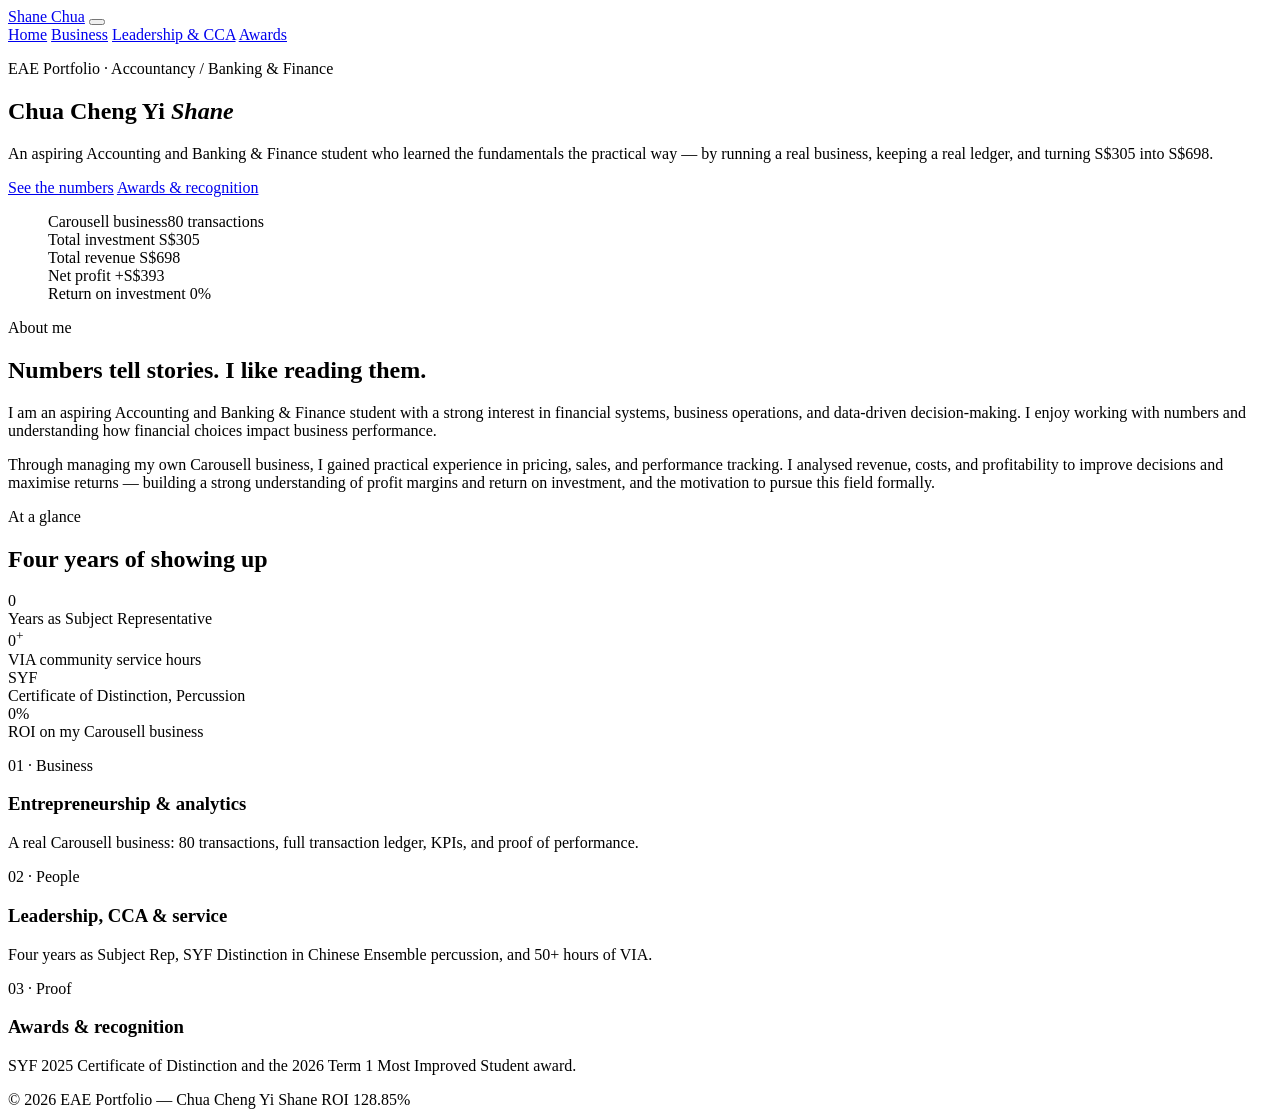
==== index.html @ 02063c26 "Add files via upload" ====
<!DOCTYPE html>
<html lang="en">
<head>
<meta charset="UTF-8">
<meta name="viewport" content="width=device-width, initial-scale=1.0">
<title>Shane Chua — EAE Portfolio · Accountancy / Banking & Finance</title>
<link rel="preconnect" href="https://fonts.googleapis.com">
<link href="https://fonts.googleapis.com/css2?family=Archivo:wght@600;700;800&family=Inter:wght@400;500;600&family=IBM+Plex+Mono:wght@400;500;600&display=swap" rel="stylesheet">
<link rel="stylesheet" href="css/style.css">
</head>
<body>

<header class="nav">
  <div class="nav-inner">
    <a class="wordmark" href="index.html"><span class="tick"></span>Shane Chua</a>
    <button class="nav-toggle" aria-label="Menu" aria-expanded="false">
      <span></span><span></span><span></span>
    </button>
    <nav class="nav-links">
      <a href="index.html" class="active">Home</a>
      <a href="html/business.html">Business</a>
      <a href="html/leadership.html">Leadership & CCA</a>
      <a href="html/achievements.html">Awards</a>
    </nav>
  </div>
</header>

<!-- ============ HERO ============ -->
<section class="hero">
  <div class="wrap hero-grid">
    <div class="reveal">
      <p class="eyebrow">EAE Portfolio · Accountancy / Banking & Finance</p>
      <h1>Chua Cheng Yi <em>Shane</em></h1>
      <p class="lede">
        An aspiring Accounting and Banking & Finance student who learned the
        fundamentals the practical way — by running a real business, keeping
        a real ledger, and turning S$305 into S$698.
      </p>
      <div class="hero-actions">
        <a class="btn btn-primary" href="html/business.html">See the numbers</a>
        <a class="btn btn-ghost" href="html/achievements.html">Awards & recognition</a>
      </div>
    </div>

    <figure class="ledger-card reveal" aria-label="Business summary ledger">
      <div class="lc-title"><span>Carousell business</span><span>80 transactions</span></div>
      <div class="ledger-row">
        <span class="label">Total investment</span>
        <span class="value num">S$305</span>
      </div>
      <div class="ledger-row">
        <span class="label">Total revenue</span>
        <span class="value num">S$698</span>
      </div>
      <div class="ledger-row">
        <span class="label">Net profit</span>
        <span class="value gain num">+S$393</span>
      </div>
      <div class="ledger-row total">
        <span class="label">Return on investment</span>
        <span class="value gain num count" data-target="128.85" data-decimals="2" data-suffix="%">0%</span>
      </div>
    </figure>
  </div>
</section>

<!-- ============ ABOUT ============ -->
<section id="about">
  <div class="wrap">
    <div class="section-head reveal">
      <p class="eyebrow">About me</p>
      <h2>Numbers tell stories. I like reading them.</h2>
    </div>
    <div class="grid-2">
      <p class="lede reveal">
        I am an aspiring Accounting and Banking & Finance student with a strong
        interest in financial systems, business operations, and data-driven
        decision-making. I enjoy working with numbers and understanding how
        financial choices impact business performance.
      </p>
      <p class="lede reveal">
        Through managing my own Carousell business, I gained practical experience
        in pricing, sales, and performance tracking. I analysed revenue, costs,
        and profitability to improve decisions and maximise returns — building a
        strong understanding of profit margins and return on investment, and the
        motivation to pursue this field formally.
      </p>
    </div>
  </div>
</section>

<!-- ============ STATS ============ -->
<section id="stats">
  <div class="wrap">
    <div class="section-head reveal">
      <p class="eyebrow">At a glance</p>
      <h2>Four years of showing up</h2>
    </div>
    <div class="stat-band reveal">
      <div class="stat-cell">
        <div class="big"><span class="count" data-target="4">0</span></div>
        <div class="small">Years as Subject Representative</div>
      </div>
      <div class="stat-cell">
        <div class="big"><span class="count" data-target="50">0</span><sup>+</sup></div>
        <div class="small">VIA community service hours</div>
      </div>
      <div class="stat-cell">
        <div class="big">SYF</div>
        <div class="small">Certificate of Distinction, Percussion</div>
      </div>
      <div class="stat-cell">
        <div class="big"><span class="count" data-target="128.85" data-decimals="2" data-suffix="%">0%</span></div>
        <div class="small">ROI on my Carousell business</div>
      </div>
    </div>

    <div class="grid-3 mt-2">
      <a class="tile reveal" href="html/business.html" style="text-decoration:none; color:inherit;">
        <p class="eyebrow" style="margin-bottom:8px;">01 · Business</p>
        <h3>Entrepreneurship & analytics</h3>
        <p>A real Carousell business: 80 transactions, full transaction ledger, KPIs, and proof of performance.</p>
      </a>
      <a class="tile reveal" href="html/leadership.html" style="text-decoration:none; color:inherit;">
        <p class="eyebrow" style="margin-bottom:8px;">02 · People</p>
        <h3>Leadership, CCA & service</h3>
        <p>Four years as Subject Rep, SYF Distinction in Chinese Ensemble percussion, and 50+ hours of VIA.</p>
      </a>
      <a class="tile reveal" href="html/achievements.html" style="text-decoration:none; color:inherit;">
        <p class="eyebrow" style="margin-bottom:8px;">03 · Proof</p>
        <h3>Awards & recognition</h3>
        <p>SYF 2025 Certificate of Distinction and the 2026 Term 1 Most Improved Student award.</p>
      </a>
    </div>
  </div>
</section>

<footer>
  <div class="footer-inner">
    <span>© 2026 EAE Portfolio — Chua Cheng Yi Shane</span>
    <span class="num">ROI 128.85%</span>
  </div>
</footer>

<script src="js/main.js"></script>
</body>
</html>
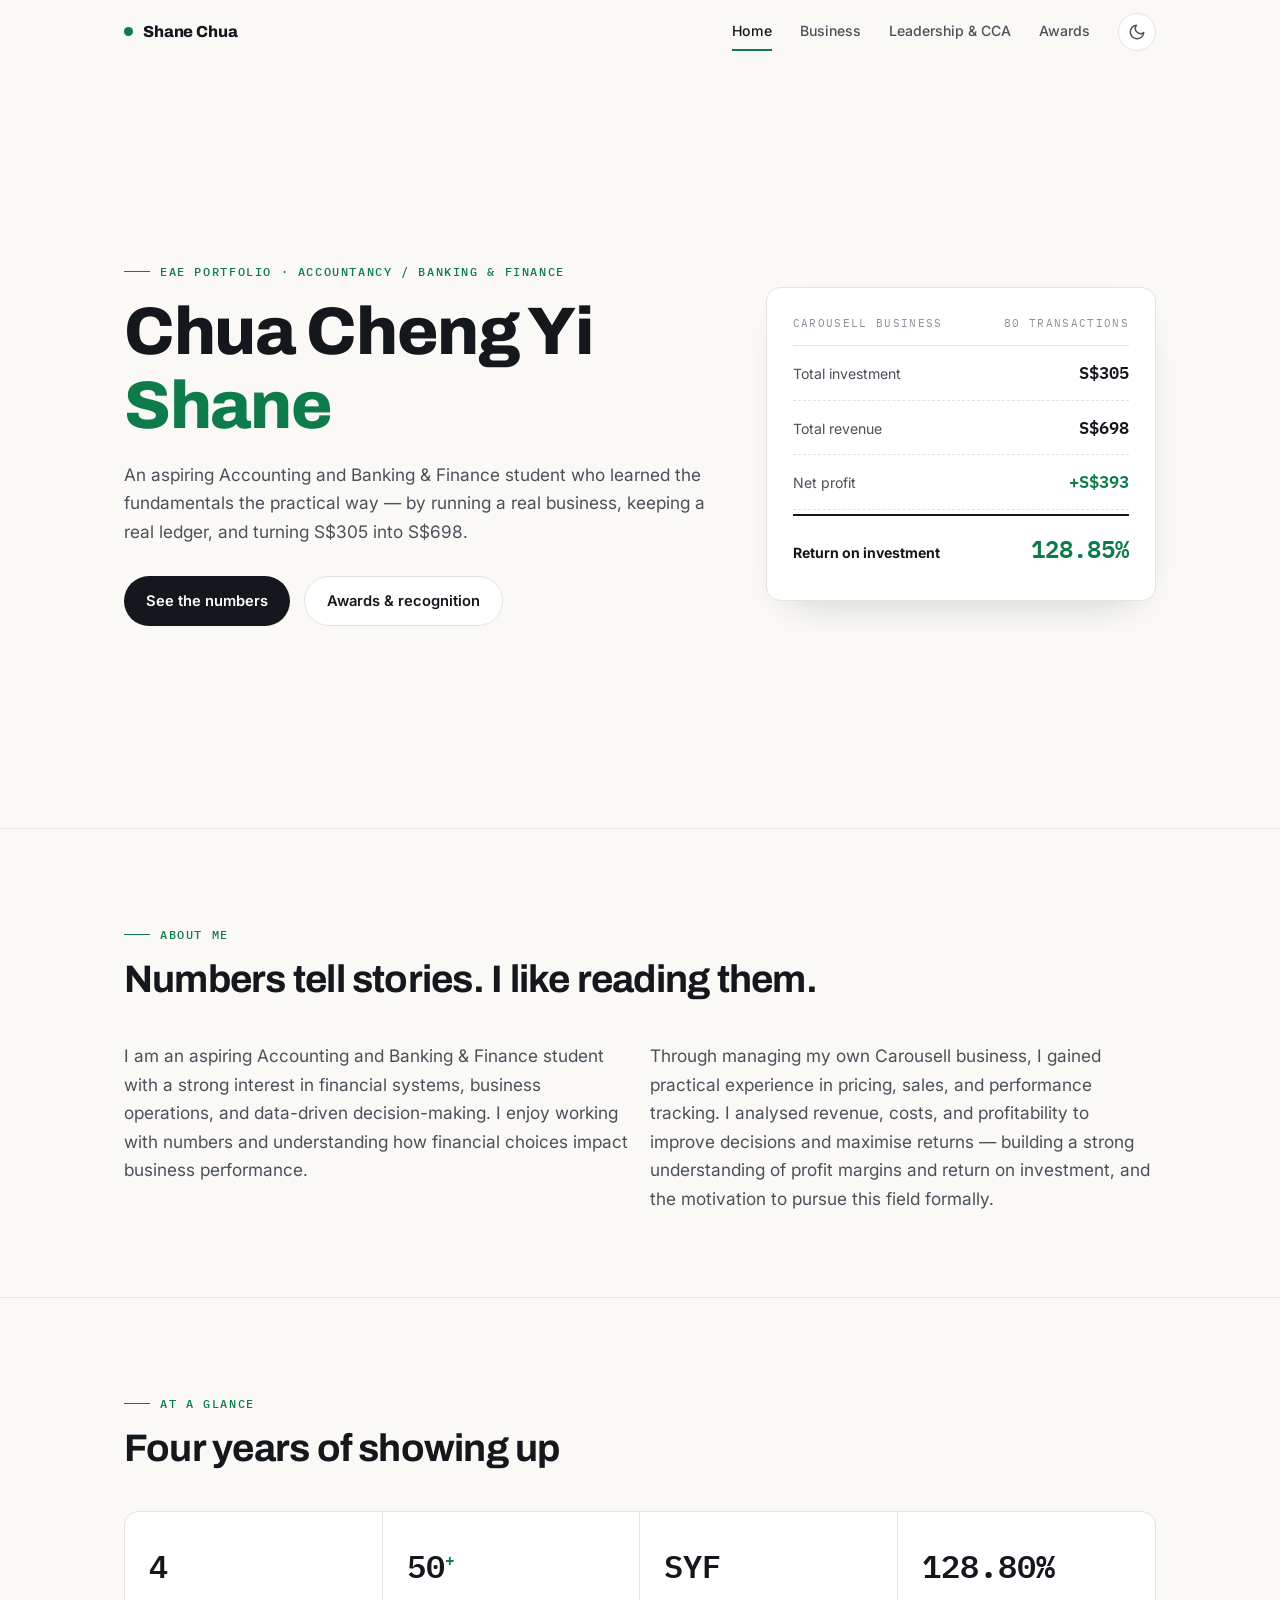
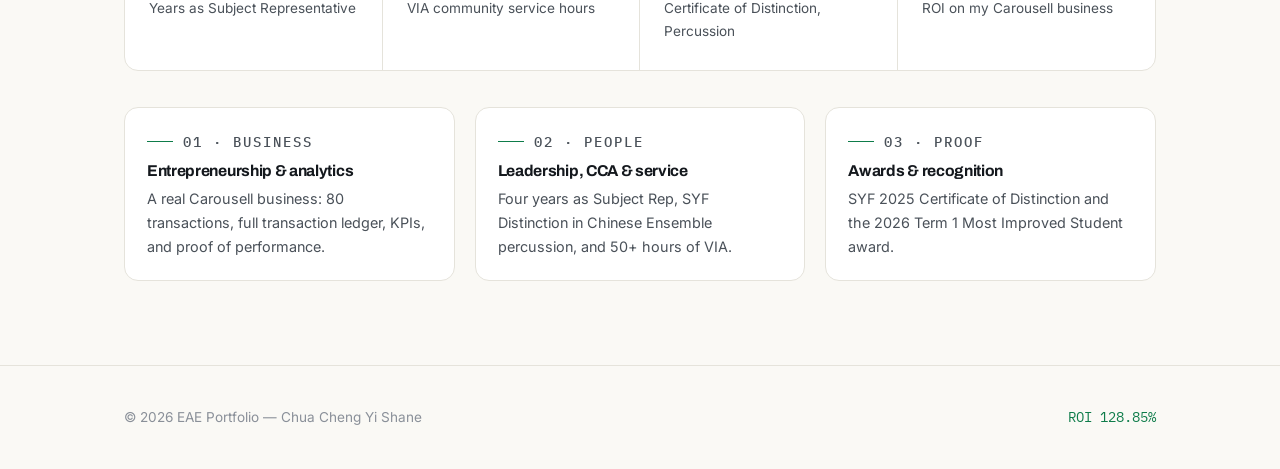
==== commit c8e352d5: "Add files via upload" ====
--- a/index.html
+++ b/index.html
@@ -1,6 +1,18 @@
 <!DOCTYPE html>
 <html lang="en">
 <head>
+<script>
+/* Set theme before paint to avoid flash of wrong theme */
+(function(){
+  try{
+    var t = localStorage.getItem('eae-theme') || 'auto';
+    var r = document.documentElement;
+    if(t === 'auto'){ r.classList.add('theme-auto'); }
+    else{ r.setAttribute('data-theme', t); }
+  }catch(e){ document.documentElement.classList.add('theme-auto'); }
+})();
+</script>
+
 <meta charset="UTF-8">
 <meta name="viewport" content="width=device-width, initial-scale=1.0">
 <title>Shane Chua — EAE Portfolio · Accountancy / Banking & Finance</title>
@@ -13,9 +25,15 @@
 <header class="nav">
   <div class="nav-inner">
     <a class="wordmark" href="index.html"><span class="tick"></span>Shane Chua</a>
-    <button class="nav-toggle" aria-label="Menu" aria-expanded="false">
+    <div class="nav-right">
+      <button class="theme-toggle" type="button" aria-label="Toggle theme">
+        <svg class="icon-moon" viewBox="0 0 24 24" fill="none" stroke="currentColor" stroke-width="2" stroke-linecap="round" stroke-linejoin="round"><path d="M21 12.79A9 9 0 1 1 11.21 3 7 7 0 0 0 21 12.79z"></path></svg>
+        <svg class="icon-sun" viewBox="0 0 24 24" fill="none" stroke="currentColor" stroke-width="2" stroke-linecap="round" stroke-linejoin="round"><circle cx="12" cy="12" r="4"></circle><path d="M12 2v2M12 20v2M4.93 4.93l1.41 1.41M17.66 17.66l1.41 1.41M2 12h2M20 12h2M6.34 17.66l-1.41 1.41M19.07 4.93l-1.41 1.41"></path></svg>
+      </button>
+      <button class="nav-toggle" aria-label="Menu" aria-expanded="false">
       <span></span><span></span><span></span>
     </button>
+    </div>
     <nav class="nav-links">
       <a href="index.html" class="active">Home</a>
       <a href="html/business.html">Business</a>
@@ -142,6 +160,7 @@
   </div>
 </footer>
 
+<script src="js/theme.js"></script>
 <script src="js/main.js"></script>
 </body>
 </html>
--- a/css/style.css
+++ b/css/style.css
@@ -0,0 +1,1002 @@
+/* ============================================================
+   EAE Portfolio — "The Ledger" design system
+   Paper, ink, and profit green. Numbers are the hero.
+   ============================================================ */
+
+:root{
+  /* ---- brand constants (theme-independent) ---- */
+  --font-display: "Archivo", sans-serif;
+  --font-body:    "Inter", sans-serif;
+  --font-mono:    "IBM Plex Mono", monospace;
+  --radius: 14px;
+  --maxw: 1080px;
+  --ease: cubic-bezier(.22,.8,.3,1);
+
+  /* ---- LIGHT theme (default tokens) ---- */
+  --paper:        #FAF9F5;
+  --paper-raised: #FFFFFF;
+  --ink:          #14181D;
+  --ink-soft:     #4A5159;
+  --ink-faint:    #8A9099;
+  --line:         #E5E3DB;
+  --green:        #0E7C4A;
+  --green-soft:   #E8F3ED;
+  --green-line:   #BFDFCF;
+  --shadow-rgb:   20,24,29;
+  --neg:          #B23A3A;
+}
+
+/* ---- DARK theme palette ----
+   Applied when the user (or their device) prefers dark.
+   Warm dark paper keeps the "ledger" feel rather than pure black. */
+:root[data-theme="dark"]{
+  --paper:        #14161A;
+  --paper-raised: #1C1F25;
+  --ink:          #ECEAE3;
+  --ink-soft:     #A9AEB6;
+  --ink-faint:    #6C727B;
+  --line:         #2C3038;
+  --green:        #3BAE74;
+  --green-soft:   #182A22;
+  --green-line:   #2E5C44;
+  --shadow-rgb:   0,0,0;
+  --neg:          #E07A6F;
+}
+
+/* Auto-detect device theme: only applies when the user has NOT
+   made an explicit choice (no data-theme set yet).
+   The class is added to <html> by the inline script in <head>. */
+@media (prefers-color-scheme: dark){
+  :root.theme-auto{
+    --paper:        #14161A;
+    --paper-raised: #1C1F25;
+    --ink:          #ECEAE3;
+    --ink-soft:     #A9AEB6;
+    --ink-faint:    #6C727B;
+    --line:         #2C3038;
+    --green:        #3BAE74;
+    --green-soft:   #182A22;
+    --green-line:   #2E5C44;
+    --shadow-rgb:   0,0,0;
+    --neg:          #E07A6F;
+  }
+}
+
+/* smooth transition when switching themes */
+:root{ --theme-tx: background-color .4s var(--ease), color .4s var(--ease), border-color .4s var(--ease); }
+body, .nav, .card, .tile, .ledger-card, .stat-band, .stat-cell, .proof, .award,
+.insight, .table-scroll, table.ledger, .sheet-viewer, .sheet-table th, .sheet-table td,
+.figure-wide, .btn, .nav-links, .theme-toggle{
+  transition: var(--theme-tx);
+}
+
+*{ box-sizing:border-box; margin:0; padding:0; }
+
+html{ scroll-behavior:smooth; }
+
+body{
+  background:var(--paper);
+  color:var(--ink);
+  font-family:var(--font-body);
+  font-size:16px;
+  line-height:1.65;
+  -webkit-font-smoothing:antialiased;
+}
+
+::selection{ background:var(--green); color:#fff; }
+
+img{ max-width:100%; display:block; }
+
+/* ---------- type scale ---------- */
+
+h1,h2,h3{ font-family:var(--font-display); line-height:1.1; letter-spacing:-0.02em; }
+
+h1{ font-size:clamp(2.4rem, 6vw, 4.2rem); font-weight:800; }
+h2{ font-size:clamp(1.7rem, 3.4vw, 2.4rem); font-weight:700; }
+h3{ font-size:1.15rem; font-weight:700; }
+
+.eyebrow{
+  font-family:var(--font-mono);
+  font-size:.72rem;
+  font-weight:500;
+  letter-spacing:.14em;
+  text-transform:uppercase;
+  color:var(--green);
+  display:flex;
+  align-items:center;
+  gap:10px;
+  margin-bottom:14px;
+}
+.eyebrow::before{
+  content:"";
+  width:26px; height:1px;
+  background:var(--green);
+}
+
+.lede{ font-size:1.08rem; color:var(--ink-soft); max-width:62ch; }
+
+.num{ font-family:var(--font-mono); font-variant-numeric:tabular-nums; }
+
+/* ---------- layout ---------- */
+
+.wrap{ max-width:var(--maxw); margin:0 auto; padding:0 24px; }
+
+section{ padding:84px 0; }
+section + section{ border-top:1px solid var(--line); }
+
+.section-head{ margin-bottom:42px; }
+.section-head p{ margin-top:12px; }
+
+/* ---------- nav ---------- */
+
+.nav{
+  position:fixed; inset:0 0 auto 0;
+  z-index:50;
+  /* fallback solid-ish bg for Safari < 16.2 (no color-mix) */
+  background:rgba(250,249,245,.9);
+  background:color-mix(in srgb, var(--paper) 88%, transparent);
+  -webkit-backdrop-filter:blur(12px);
+  backdrop-filter:blur(12px);
+  border-bottom:1px solid transparent;
+  transition:border-color .3s, background-color .4s var(--ease);
+}
+/* dark-theme fallback bg for browsers without color-mix */
+:root[data-theme="dark"] .nav{ background:rgba(20,22,26,.9); }
+@media (prefers-color-scheme: dark){
+  :root.theme-auto .nav{ background:rgba(20,22,26,.9); }
+}
+/* re-apply color-mix on top where supported (overrides the rgba fallback) */
+@supports (background:color-mix(in srgb, red 50%, transparent)){
+  .nav,
+  :root[data-theme="dark"] .nav,
+  :root.theme-auto .nav{
+    background:color-mix(in srgb, var(--paper) 88%, transparent);
+  }
+}
+.nav.scrolled{ border-bottom-color:var(--line); }
+
+.nav-inner{
+  max-width:var(--maxw);
+  margin:0 auto;
+  padding:0 24px;
+  height:64px;
+  display:flex;
+  align-items:center;
+  gap:20px;
+}
+.nav-inner .wordmark{ margin-right:auto; }
+.nav-right{ display:flex; align-items:center; gap:4px; order:3; }
+
+.wordmark{
+  font-family:var(--font-display);
+  font-weight:800;
+  font-size:1rem;
+  letter-spacing:-0.01em;
+  color:var(--ink);
+  text-decoration:none;
+  display:flex; align-items:center; gap:10px;
+}
+.wordmark .tick{
+  width:9px; height:9px; border-radius:50%;
+  background:var(--green);
+}
+
+.nav-links{ display:flex; gap:28px; align-items:center; order:2; }
+.nav-links a{
+  color:var(--ink-soft);
+  text-decoration:none;
+  font-size:.88rem;
+  font-weight:500;
+  padding:6px 0;
+  border-bottom:2px solid transparent;
+  transition:color .2s, border-color .2s;
+}
+.nav-links a:hover{ color:var(--ink); }
+.nav-links a.active{ color:var(--ink); border-bottom-color:var(--green); }
+
+/* ---------- theme toggle ---------- */
+.theme-toggle{
+  display:inline-flex; align-items:center; justify-content:center;
+  width:38px; height:38px;
+  margin-left:8px;
+  border:1px solid var(--line);
+  border-radius:999px;
+  background:var(--paper-raised);
+  color:var(--ink-soft);
+  cursor:pointer;
+  flex-shrink:0;
+  transition:border-color .2s, color .2s, background .4s var(--ease);
+}
+.theme-toggle:hover{ border-color:var(--ink); color:var(--ink); }
+.theme-toggle svg{ width:18px; height:18px; }
+/* show sun in dark mode, moon in light mode */
+.theme-toggle .icon-sun{ display:none; }
+.theme-toggle .icon-moon{ display:block; }
+:root[data-theme="dark"] .theme-toggle .icon-sun,
+:root.theme-auto .theme-toggle .icon-sun{ display:block; }
+:root[data-theme="dark"] .theme-toggle .icon-moon,
+:root.theme-auto .theme-toggle .icon-moon{ display:none; }
+/* when auto resolves to LIGHT, flip back via the media query */
+@media (prefers-color-scheme: light){
+  :root.theme-auto .theme-toggle .icon-sun{ display:none; }
+  :root.theme-auto .theme-toggle .icon-moon{ display:block; }
+}
+
+.nav-toggle{
+  display:none;
+  background:none; border:none; cursor:pointer;
+  width:40px; height:40px;
+  flex-direction:column; justify-content:center; align-items:center; gap:5px;
+}
+.nav-toggle span{
+  width:20px; height:2px; background:var(--ink);
+  transition:transform .3s var(--ease), opacity .2s;
+}
+.nav-toggle[aria-expanded="true"] span:nth-child(1){ transform:translateY(7px) rotate(45deg); }
+.nav-toggle[aria-expanded="true"] span:nth-child(2){ opacity:0; }
+.nav-toggle[aria-expanded="true"] span:nth-child(3){ transform:translateY(-7px) rotate(-45deg); }
+
+
+
+/* ---------- hero ---------- */
+
+.hero{
+  min-height:92vh;
+  min-height:92dvh; /* dynamic viewport — excludes iOS address bar */
+  display:flex; align-items:center;
+  padding:120px 0 60px;
+}
+.hero-grid{
+  display:grid;
+  grid-template-columns:1.2fr .8fr;
+  gap:56px;
+  align-items:center;
+}
+
+
+.hero h1{ margin:14px 0 18px; }
+.hero h1 em{ font-style:normal; color:var(--green); }
+.hero .lede{ margin-bottom:30px; }
+
+.hero-actions{ display:flex; gap:14px; flex-wrap:wrap; }
+
+.btn{
+  display:inline-flex; align-items:center; gap:8px;
+  font-family:var(--font-body); font-weight:600; font-size:.92rem;
+  padding:12px 22px;
+  border-radius:999px;
+  text-decoration:none;
+  transition:transform .2s var(--ease), box-shadow .2s, background .2s;
+}
+.btn-primary{ background:var(--ink); color:#fff; }
+.btn-primary:hover{ background:var(--green); transform:translateY(-2px); }
+.btn-ghost{ color:var(--ink); border:1px solid var(--line); background:var(--paper-raised); }
+.btn-ghost:hover{ border-color:var(--ink); transform:translateY(-2px); }
+
+/* hero ledger card — the signature element */
+
+.ledger-card{
+  background:var(--paper-raised);
+  border:1px solid var(--line);
+  border-radius:var(--radius);
+  padding:26px 26px 18px;
+  box-shadow:0 18px 40px -24px rgba(var(--shadow-rgb),.25);
+}
+.ledger-card .lc-title{
+  font-family:var(--font-mono);
+  font-size:.7rem; letter-spacing:.12em; text-transform:uppercase;
+  color:var(--ink-faint);
+  display:flex; justify-content:space-between;
+  padding-bottom:12px;
+  border-bottom:1px solid var(--line);
+}
+.ledger-row{
+  display:flex; justify-content:space-between; align-items:baseline;
+  padding:13px 0;
+  border-bottom:1px dashed var(--line);
+}
+.ledger-row:last-child{ border-bottom:none; }
+.ledger-row .label{ font-size:.88rem; color:var(--ink-soft); }
+.ledger-row .value{
+  font-family:var(--font-mono); font-weight:600; font-size:1.05rem;
+  font-variant-numeric:tabular-nums;
+}
+.ledger-row .value.gain{ color:var(--green); }
+.ledger-row.total{
+  border-top:2px solid var(--ink);
+  margin-top:4px;
+}
+.ledger-row.total .label{ font-weight:700; color:var(--ink); }
+.ledger-row.total .value{ font-size:1.5rem; }
+
+/* ---------- stat band ---------- */
+
+.stat-band{
+  display:grid;
+  grid-template-columns:repeat(4, 1fr);
+  border:1px solid var(--line);
+  border-radius:var(--radius);
+  background:var(--paper-raised);
+  overflow:hidden;
+}
+.stat-cell{
+  padding:28px 24px;
+  border-right:1px solid var(--line);
+}
+.stat-cell:last-child{ border-right:none; }
+.stat-cell .big{
+  font-family:var(--font-mono); font-weight:600;
+  font-size:2rem; color:var(--ink);
+  font-variant-numeric:tabular-nums;
+}
+.stat-cell .big sup{ font-size:1rem; color:var(--green); }
+.stat-cell .small{ font-size:.85rem; color:var(--ink-soft); margin-top:4px; }
+
+/* ---------- cards & grids ---------- */
+
+.card{
+  background:var(--paper-raised);
+  border:1px solid var(--line);
+  border-radius:var(--radius);
+  padding:28px;
+}
+
+.grid-2{ display:grid; grid-template-columns:1fr 1fr; gap:20px; }
+.grid-3{ display:grid; grid-template-columns:repeat(3,1fr); gap:20px; }
+
+.tile{
+  background:var(--paper-raised);
+  border:1px solid var(--line);
+  border-radius:var(--radius);
+  padding:22px;
+  transition:transform .25s var(--ease), box-shadow .25s, border-color .25s;
+}
+.tile:hover{
+  transform:translateY(-4px);
+  border-color:var(--green-line);
+  box-shadow:0 16px 32px -20px rgba(14,124,74,.35);
+}
+.tile h3{ font-size:.98rem; margin-bottom:8px; }
+.tile p{ font-size:.9rem; color:var(--ink-soft); }
+
+/* ---------- ledger table ---------- */
+
+.table-scroll{ overflow-x:auto; border:1px solid var(--line); border-radius:var(--radius); background:var(--paper-raised); overscroll-behavior:contain; }
+
+table.ledger{
+  width:100%;
+  border-collapse:collapse;
+  font-size:.92rem;
+}
+table.ledger th{
+  font-family:var(--font-mono);
+  font-size:.7rem; font-weight:500;
+  letter-spacing:.1em; text-transform:uppercase;
+  color:var(--ink-faint);
+  text-align:left;
+  padding:14px 20px;
+  border-bottom:1px solid var(--ink);
+}
+table.ledger td{
+  padding:13px 20px;
+  border-bottom:1px solid var(--line);
+  color:var(--ink-soft);
+}
+table.ledger td:first-child{ color:var(--ink); }
+table.ledger .num{ font-weight:600; color:var(--ink); }
+table.ledger .gain{ color:var(--green); font-weight:600; }
+table.ledger tbody tr{ transition:background .15s; }
+table.ledger tbody tr:hover{ background:var(--green-soft); }
+table.ledger tr.totals td{
+  border-top:2px solid var(--ink);
+  border-bottom:none;
+  font-weight:700; color:var(--ink);
+  background:var(--paper);
+}
+
+/* ---------- insight list ---------- */
+
+.insight{
+  border-left:3px solid var(--green);
+  background:var(--green-soft);
+  border-radius:0 var(--radius) var(--radius) 0;
+  padding:22px 26px;
+}
+.insight h3{ margin-bottom:12px; }
+.insight ul{ list-style:none; }
+.insight li{
+  padding:7px 0 7px 22px;
+  position:relative;
+  font-size:.93rem;
+  color:var(--ink-soft);
+}
+.insight li::before{
+  content:"+";
+  position:absolute; left:0;
+  font-family:var(--font-mono); font-weight:600;
+  color:var(--green);
+}
+.insight li strong{ color:var(--ink); }
+
+/* ---------- proof / evidence figures ---------- */
+
+.proof-grid{
+  display:grid; grid-template-columns:repeat(3,1fr); gap:20px;
+}
+
+.proof{
+  background:var(--paper-raised);
+  border:1px solid var(--line);
+  border-radius:var(--radius);
+  overflow:hidden;
+  transition:transform .25s var(--ease), box-shadow .25s;
+}
+.proof:hover{ transform:translateY(-4px); box-shadow:0 18px 36px -22px rgba(var(--shadow-rgb),.3); }
+.proof img{
+  width:100%; height:320px; object-fit:cover; object-position:top;
+  cursor:zoom-in;
+  border-bottom:1px solid var(--line);
+}
+.proof figcaption{ padding:18px 20px 22px; }
+.proof figcaption h3{ font-size:.95rem; margin-bottom:6px; }
+.proof figcaption p{ font-size:.87rem; color:var(--ink-soft); }
+
+.figure-wide{
+  background:var(--paper-raised);
+  border:1px solid var(--line);
+  border-radius:var(--radius);
+  overflow:hidden;
+}
+.figure-wide img{ width:100%; cursor:zoom-in; }
+.figure-wide figcaption{ padding:20px 24px; border-top:1px solid var(--line); font-size:.92rem; color:var(--ink-soft); }
+
+/* ---------- timeline ---------- */
+
+.timeline{ position:relative; padding-left:28px; }
+.timeline::before{
+  content:"";
+  position:absolute; left:5px; top:6px; bottom:6px;
+  width:1px; background:var(--line);
+}
+.timeline-item{ position:relative; padding:0 0 34px; }
+.timeline-item:last-child{ padding-bottom:0; }
+.timeline-item::before{
+  content:"";
+  position:absolute; left:-28px; top:7px;
+  width:11px; height:11px; border-radius:50%;
+  background:var(--paper);
+  border:2px solid var(--green);
+}
+.timeline-item h3{ margin-bottom:8px; }
+.timeline-item p{ font-size:.92rem; color:var(--ink-soft); margin:4px 0; }
+.timeline-item p strong{ color:var(--ink); }
+
+/* ---------- awards ---------- */
+
+.award-grid{ display:grid; grid-template-columns:1fr 1fr; gap:24px; }
+
+.award{
+  background:var(--paper-raised);
+  border:1px solid var(--line);
+  border-radius:var(--radius);
+  overflow:hidden;
+  transition:transform .25s var(--ease), box-shadow .25s;
+}
+.award:hover{ transform:translateY(-4px); box-shadow:0 20px 40px -24px rgba(var(--shadow-rgb),.3); }
+.award img{ width:100%; height:380px; object-fit:cover; cursor:zoom-in; border-bottom:1px solid var(--line); }
+.award-body{ padding:24px; }
+.award-body h3{ margin-bottom:10px; }
+.award-meta{
+  display:grid; grid-template-columns:auto 1fr; gap:4px 16px;
+  font-size:.88rem; margin:12px 0;
+}
+.award-meta dt{ font-family:var(--font-mono); font-size:.72rem; letter-spacing:.08em; text-transform:uppercase; color:var(--ink-faint); padding-top:3px; }
+.award-meta dd{ color:var(--ink-soft); }
+.award-body > p{ font-size:.9rem; color:var(--ink-soft); }
+
+/* ---------- page hero (subpages) ---------- */
+
+.page-hero{ padding:150px 0 60px; }
+.page-hero .lede{ margin-top:14px; }
+
+/* ---------- footer ---------- */
+
+footer{
+  border-top:1px solid var(--line);
+  padding:40px 0;
+}
+.footer-inner{
+  max-width:var(--maxw); margin:0 auto; padding:0 24px;
+  display:flex; justify-content:space-between; align-items:center; gap:16px; flex-wrap:wrap;
+  font-size:.85rem; color:var(--ink-faint);
+}
+.footer-inner .num{ color:var(--green); }
+
+/* ---------- lightbox ---------- */
+
+.lightbox{
+  position:fixed; inset:0; z-index:100;
+  background:rgba(20,24,29,.92);
+  display:flex; align-items:center; justify-content:center;
+  padding:32px;
+  opacity:0; pointer-events:none;
+  transition:opacity .25s;
+  cursor:zoom-out;
+}
+.lightbox.open{ opacity:1; pointer-events:auto; }
+.lightbox img{ max-width:100%; max-height:100%; border-radius:8px; }
+
+/* ---------- reveal animation ---------- */
+
+.reveal{
+  opacity:0;
+  -webkit-transform:translate3d(0,22px,0);
+  transform:translate3d(0,22px,0); /* translate3d forces GPU layer on iOS */
+  -webkit-transition:opacity .7s var(--ease), -webkit-transform .7s var(--ease);
+  transition:opacity .7s var(--ease), transform .7s var(--ease);
+  will-change:opacity, transform;
+}
+.reveal.in{
+  opacity:1;
+  -webkit-transform:none;
+  transform:none;
+  will-change:auto; /* release the layer once revealed */
+}
+
+@media (prefers-reduced-motion: reduce){
+  *{ animation:none !important; transition:none !important; }
+  .reveal{ opacity:1; -webkit-transform:none; transform:none; }
+  html{ scroll-behavior:auto; }
+}
+
+/* ---------- interactive spreadsheet viewer ---------- */
+
+.sheet-viewer{
+  display:none; /* shown by JS once the file loads */
+  background:var(--paper-raised);
+  border:1px solid var(--line);
+  border-radius:var(--radius);
+  overflow:hidden;
+}
+
+.sheet-tabs{
+  display:flex; gap:4px; flex-wrap:wrap;
+  padding:10px 12px;
+  border-bottom:1px solid var(--line);
+  background:var(--paper);
+}
+.sheet-tabs button{
+  font-family:var(--font-mono);
+  font-size:.74rem; letter-spacing:.04em;
+  padding:6px 14px;
+  border:1px solid var(--line);
+  border-radius:999px;
+  background:var(--paper-raised);
+  color:var(--ink-soft);
+  cursor:pointer;
+  transition:background .2s, color .2s, border-color .2s;
+}
+.sheet-tabs button:hover{ border-color:var(--ink); color:var(--ink); }
+.sheet-tabs button.active{
+  background:var(--green); border-color:var(--green); color:#fff;
+}
+
+.sheet-scroll{
+  overflow:auto;
+  max-height:560px;
+  overscroll-behavior:contain;
+}
+
+.sheet-table{
+  border-collapse:separate; border-spacing:0;
+  font-size:.84rem;
+  min-width:100%;
+}
+.sheet-table th{
+  position:-webkit-sticky; position:sticky; top:0; z-index:2;
+  background:var(--ink); color:#fff;
+  font-family:var(--font-mono);
+  font-size:.68rem; font-weight:500;
+  letter-spacing:.08em; text-transform:uppercase;
+  text-align:left;
+  padding:11px 16px;
+  white-space:nowrap;
+}
+.sheet-table td{
+  padding:9px 16px;
+  border-bottom:1px solid var(--line);
+  color:var(--ink-soft);
+  white-space:nowrap;
+}
+.sheet-table td:first-child,
+.sheet-table th:first-child{
+  position:-webkit-sticky; position:sticky; left:0; z-index:1;
+  background:var(--paper);
+  border-right:1px solid var(--line);
+}
+.sheet-table th:first-child{ z-index:3; background:var(--ink); }
+.sheet-table tbody tr:hover td{ background:var(--green-soft); }
+.sheet-table tbody tr:hover td:first-child{ background:var(--green-soft); }
+
+.sheet-table .cell-num{
+  font-family:var(--font-mono);
+  font-variant-numeric:tabular-nums;
+  text-align:right;
+  color:var(--ink);
+}
+.sheet-table .cell-neg{ color:var(--neg); }
+
+.sheet-hint{
+  font-family:var(--font-mono);
+  font-size:.72rem; letter-spacing:.06em;
+  color:var(--ink-faint);
+  margin-top:10px;
+}
+
+/* ---------- helpers ---------- */
+
+.mt-1{ margin-top:20px; } .mt-2{ margin-top:36px; } .mt-3{ margin-top:56px; }
+.sub-head{ margin:48px 0 22px; }
+
+/* ============================================================
+   MOBILE — comprehensive optimisation
+   Desktop rules (above) are untouched. Everything below is
+   gated behind media queries that only fire on smaller screens.
+   ============================================================ */
+
+/* ---------- global mobile helpers ---------- */
+
+/* momentum scroll on iOS for any overflow container */
+.table-scroll,
+.sheet-scroll{ -webkit-overflow-scrolling:touch; }
+
+/* scroll affordance: subtle gradient fade on right edge of scrollable tables */
+.table-scroll{ position:relative; }
+.table-scroll::after{
+  content:"";
+  position:absolute; top:0; right:0; bottom:0; width:0;
+  pointer-events:none;
+  background:linear-gradient(to left, var(--paper-raised), transparent);
+  transition:width .3s;
+}
+.table-scroll.scrolled-end::after{ width:0 !important; }
+
+/* prevent iOS from auto-inflating text */
+html{ -webkit-text-size-adjust:100%; text-size-adjust:100%; }
+
+/* ============================================================
+   TABLET — 761-860 px
+   Only grid adjustments; everything else stays desktop.
+   ============================================================ */
+
+@media (max-width:860px){
+  .hero-grid{ grid-template-columns:1fr; gap:36px; }
+  .grid-3{ grid-template-columns:1fr 1fr; }
+  .proof-grid{ grid-template-columns:1fr; }
+  .award-grid{ grid-template-columns:1fr; }
+}
+
+/* ============================================================
+   LARGE PHONE / SMALL TABLET — 601-760 px
+   Nav switches to hamburger, stat band splits.
+   ============================================================ */
+
+@media (max-width:760px){
+  /* nav → hamburger */
+  .nav-toggle{ display:flex; }
+  .nav-links{
+    position:absolute; top:64px; left:0; right:0;
+    flex-direction:column; gap:0;
+    background:var(--paper);
+    border-bottom:1px solid var(--line);
+    max-height:0; overflow:hidden;
+    transition:max-height .35s var(--ease);
+  }
+  .nav-links.open{ max-height:320px; }
+  .nav-links a{
+    width:100%; text-align:center;
+    padding:14px 0;
+    border-bottom:1px solid var(--line);
+    font-size:.92rem;
+  }
+  .nav-links a.active{ border-bottom-color:var(--line); color:var(--green); }
+
+  /* stat band → 2×2 */
+  .stat-band{ grid-template-columns:repeat(2, 1fr); }
+  .stat-cell:nth-child(2){ border-right:none; }
+  .stat-cell:nth-child(1),
+  .stat-cell:nth-child(2){ border-bottom:1px solid var(--line); }
+
+  /* spacing */
+  .wrap{ padding:0 20px; }
+  section{ padding:64px 0; }
+  .page-hero{ padding:130px 0 50px; }
+  .hero{ padding:110px 0 56px; }
+
+  /* images: slightly shorter but still generous at this width */
+  .proof img{ height:280px; }
+  .award img{ height:320px; }
+
+  /* spreadsheet */
+  .sheet-scroll{ max-height:460px; }
+
+  /* show scroll affordance on tables */
+  .table-scroll::after{ width:28px; }
+}
+
+/* ============================================================
+   PHONE — 481-600 px
+   Grids go single-column, tighter gaps.
+   ============================================================ */
+
+@media (max-width:600px){
+  .grid-2, .grid-3{ grid-template-columns:1fr; gap:14px; }
+  .proof-grid{ gap:16px; }
+  .award-grid{ gap:16px; }
+  .hero-grid{ gap:28px; }
+
+  /* section spacing */
+  section{ padding:56px 0; }
+  .section-head{ margin-bottom:30px; }
+  .sub-head{ margin:36px 0 18px; }
+
+  /* hero adjustments */
+  .hero{ min-height:auto; padding:100px 0 48px; }
+  .page-hero{ padding:115px 0 40px; }
+  .hero .lede{ margin-bottom:24px; }
+
+  /* buttons stack full-width */
+  .hero-actions{ flex-direction:column; }
+  .hero-actions .btn{ width:100%; justify-content:center; }
+
+  /* images: use aspect-ratio instead of fixed height at this size
+     so tall phone screenshots show more content */
+  .proof img{ height:auto; aspect-ratio:9/14; }
+  .award img{ height:auto; aspect-ratio:4/5; }
+
+  /* lightbox: near-fullscreen */
+  .lightbox{ padding:12px; }
+  .lightbox img{ border-radius:4px; }
+}
+
+/* ============================================================
+   SMALL PHONE — ≤480 px (iPhone SE, Galaxy A series, etc.)
+   Fine-grained tweaks for tight viewports.
+   ============================================================ */
+
+@media (max-width:480px){
+  .wrap{ padding:0 16px; }
+
+  /* nav: shorter header, dropdown matches */
+  .nav-inner{ height:56px; padding:0 16px; }
+  .nav-links{ top:56px; }
+  .nav-links a{ padding:15px 0; }
+
+  /* typography */
+  .eyebrow{ font-size:.74rem; gap:8px; }
+  .eyebrow::before{ width:18px; }
+  .lede{ font-size:1rem; }
+
+  /* stat band */
+  .stat-cell{ padding:20px 16px; }
+  .stat-cell .big{ font-size:1.5rem; }
+  .stat-cell .small{ font-size:.82rem; }
+
+  /* cards & tiles */
+  .card{ padding:20px 16px; }
+  .tile{ padding:18px 16px; }
+  .insight{ padding:18px 16px; }
+  .insight li{ padding-left:20px; font-size:.9rem; }
+
+  /* ledger card */
+  .ledger-card{ padding:20px 16px 14px; }
+  .ledger-card .lc-title{ font-size:.66rem; }
+  .ledger-row .label{ font-size:.84rem; }
+  .ledger-row .value{ font-size:.92rem; }
+  .ledger-row.total .value{ font-size:1.2rem; }
+
+  /* KPI ledger-rows inside cards: label above, value below */
+  .card .ledger-row{
+    flex-direction:column;
+    align-items:flex-start;
+    gap:2px;
+    padding:10px 0;
+  }
+  .card .ledger-row .label{ font-size:.8rem; }
+  .card .ledger-row .value{ font-size:1rem; }
+
+  /* tables */
+  table.ledger th{ padding:10px 12px; font-size:.62rem; }
+  table.ledger td{ padding:10px 12px; font-size:.84rem; }
+  .table-scroll::after{ width:32px; }
+
+  /* spreadsheet viewer */
+  .sheet-scroll{ max-height:360px; }
+  .sheet-table th{ padding:9px 10px; font-size:.6rem; }
+  .sheet-table td{ padding:8px 10px; font-size:.78rem; }
+  .sheet-tabs{ padding:8px 10px; gap:6px; }
+  .sheet-tabs button{ padding:7px 12px; font-size:.72rem; }
+
+  /* timeline */
+  .timeline{ padding-left:22px; }
+  .timeline::before{ left:4px; }
+  .timeline-item{ padding-bottom:26px; }
+  .timeline-item::before{ left:-22px; width:9px; height:9px; }
+  .timeline-item h3{ font-size:.92rem; }
+  .timeline-item p{ font-size:.88rem; }
+
+  /* proof captions */
+  .proof figcaption{ padding:16px; }
+  .proof figcaption h3{ font-size:.9rem; }
+  .proof figcaption p{ font-size:.84rem; }
+
+  /* awards */
+  .award-body{ padding:18px 16px; }
+  .award-meta{ gap:2px 10px; font-size:.84rem; }
+  .award-meta dt{ font-size:.68rem; }
+
+  /* figure-wide (spreadsheet screenshot fallback) */
+  .figure-wide figcaption{ padding:16px; font-size:.88rem; }
+
+  /* footer */
+  .footer-inner{
+    flex-direction:column; text-align:center;
+    gap:6px; padding:0 16px;
+  }
+}
+
+/* ============================================================
+   VERY SMALL PHONE — ≤360 px (iPhone SE 1st gen, budget devices)
+   ============================================================ */
+
+@media (max-width:360px){
+  .wrap{ padding:0 12px; }
+  .nav-inner{ padding:0 12px; }
+
+  h1{ font-size:2rem; }
+  h2{ font-size:1.5rem; }
+  h3{ font-size:1rem; }
+
+  .stat-cell .big{ font-size:1.3rem; }
+  .stat-cell{ padding:16px 12px; }
+
+  .card{ padding:16px 14px; }
+  .tile{ padding:16px 14px; }
+  .insight{ padding:16px 14px; }
+  .ledger-card{ padding:16px 14px 12px; }
+
+  .proof img{ aspect-ratio:9/15; }
+  .award img{ aspect-ratio:3/4; }
+
+  .btn{ padding:11px 18px; font-size:.88rem; }
+}
+
+/* ============================================================
+   LANDSCAPE PHONE — short viewport, wide
+   Reduce vertical spacing so content isn't all padding.
+   ============================================================ */
+
+@media (max-height:500px) and (orientation:landscape){
+  .hero{ min-height:auto; padding:80px 0 32px; }
+  .page-hero{ padding:80px 0 24px; }
+  section{ padding:40px 0; }
+  .section-head{ margin-bottom:20px; }
+  .stat-cell{ padding:14px 16px; }
+  .stat-cell .big{ font-size:1.4rem; }
+  .lightbox{ padding:8px; }
+
+  /* keep nav compact */
+  .nav-inner{ height:48px; }
+  .nav-links{ top:48px; }
+}
+
+/* ============================================================
+   SAFE-AREA: notch / Dynamic Island / home-bar
+   ============================================================ */
+
+@supports (padding: env(safe-area-inset-bottom)){
+  .nav-inner{
+    padding-left:max(var(--_nav-pad, 24px), env(safe-area-inset-left));
+    padding-right:max(var(--_nav-pad, 24px), env(safe-area-inset-right));
+  }
+  footer .footer-inner{
+    padding-bottom:env(safe-area-inset-bottom);
+  }
+  .lightbox{
+    padding-top:max(12px, env(safe-area-inset-top));
+    padding-bottom:max(12px, env(safe-area-inset-bottom));
+  }
+  /* mobile nav dropdown accounts for safe area */
+  @media (max-width:760px){
+    .nav-links{
+      padding-bottom:env(safe-area-inset-bottom);
+    }
+  }
+}
+
+/* ============================================================
+   TOUCH DEVICES — disable sticky hover, improve tap feedback
+   ============================================================ */
+
+@media (hover:none) and (pointer:coarse){
+  /* kill hover-lift — it sticks on touch and looks broken */
+  .tile:hover,
+  .proof:hover,
+  .award:hover,
+  .btn-primary:hover,
+  .btn-ghost:hover{
+    transform:none;
+    box-shadow:none;
+  }
+  /* restore correct hover colors but without transform */
+  .btn-primary:hover{ background:var(--green); }
+  .btn-ghost:hover{ border-color:var(--ink); }
+
+  /* active-press feedback instead */
+  .tile:active{ transform:scale(.98); transition:transform .1s; }
+  .proof:active{ transform:scale(.99); transition:transform .1s; }
+  .award:active{ transform:scale(.99); transition:transform .1s; }
+  .btn:active{ transform:scale(.97); transition:transform .1s; }
+
+  /* 48px minimum tap targets (Google's recommendation) */
+  .btn{ min-height:48px; }
+  .nav-toggle{ min-width:48px; min-height:48px; }
+  .sheet-tabs button{ min-height:40px; padding:8px 14px; }
+
+  /* table rows: slightly taller for fat-finger tapping */
+  table.ledger td{ padding-top:14px; padding-bottom:14px; }
+  .sheet-table td{ padding-top:11px; padding-bottom:11px; }
+
+  /* lightbox: tap anywhere on image also closes (larger target) */
+  .lightbox img{ cursor:pointer; }
+}
+
+/* ============================================================
+   WEBKIT / iOS SAFARI COMPATIBILITY
+   Fallbacks and prefixes for older Safari versions.
+   ============================================================ */
+
+/* aspect-ratio fallback for Safari < 15 (padding-hack via wrapper not
+   possible here, so cap with a sensible min-height instead) */
+@supports not (aspect-ratio: 1 / 1){
+  @media (max-width:600px){
+    .proof img{ height:300px; }
+    .award img{ height:340px; }
+  }
+  @media (max-width:360px){
+    .proof img{ height:260px; }
+    .award img{ height:300px; }
+  }
+}
+
+/* iOS momentum scrolling on every scroll container */
+.sheet-scroll,
+.table-scroll,
+.nav-links{
+  -webkit-overflow-scrolling:touch;
+}
+
+/* prevent iOS tap-highlight flash on interactive elements */
+a, button, .tile, .proof, .award, [data-zoom]{
+  -webkit-tap-highlight-color:rgba(0,0,0,0);
+}
+
+/* hover-lift transforms: force GPU compositing so they don't flicker
+   or leave paint artifacts on iOS */
+.tile, .proof, .award, .btn, .ledger-card{
+  -webkit-transform:translateZ(0);
+  transform:translateZ(0);
+}
+
+/* Safari sometimes mis-renders backdrop-filter with a transparent bg;
+   ensure the nav always has a paintable backing layer */
+.nav{ -webkit-transform:translateZ(0); transform:translateZ(0); }
+
+/* iOS form/button reset so the theme toggle & nav buttons look right */
+button{
+  -webkit-appearance:none;
+  appearance:none;
+}
+
+/* fix sticky table header z-stacking on iOS (needs explicit isolation) */
+.sheet-scroll{ isolation:isolate; }
